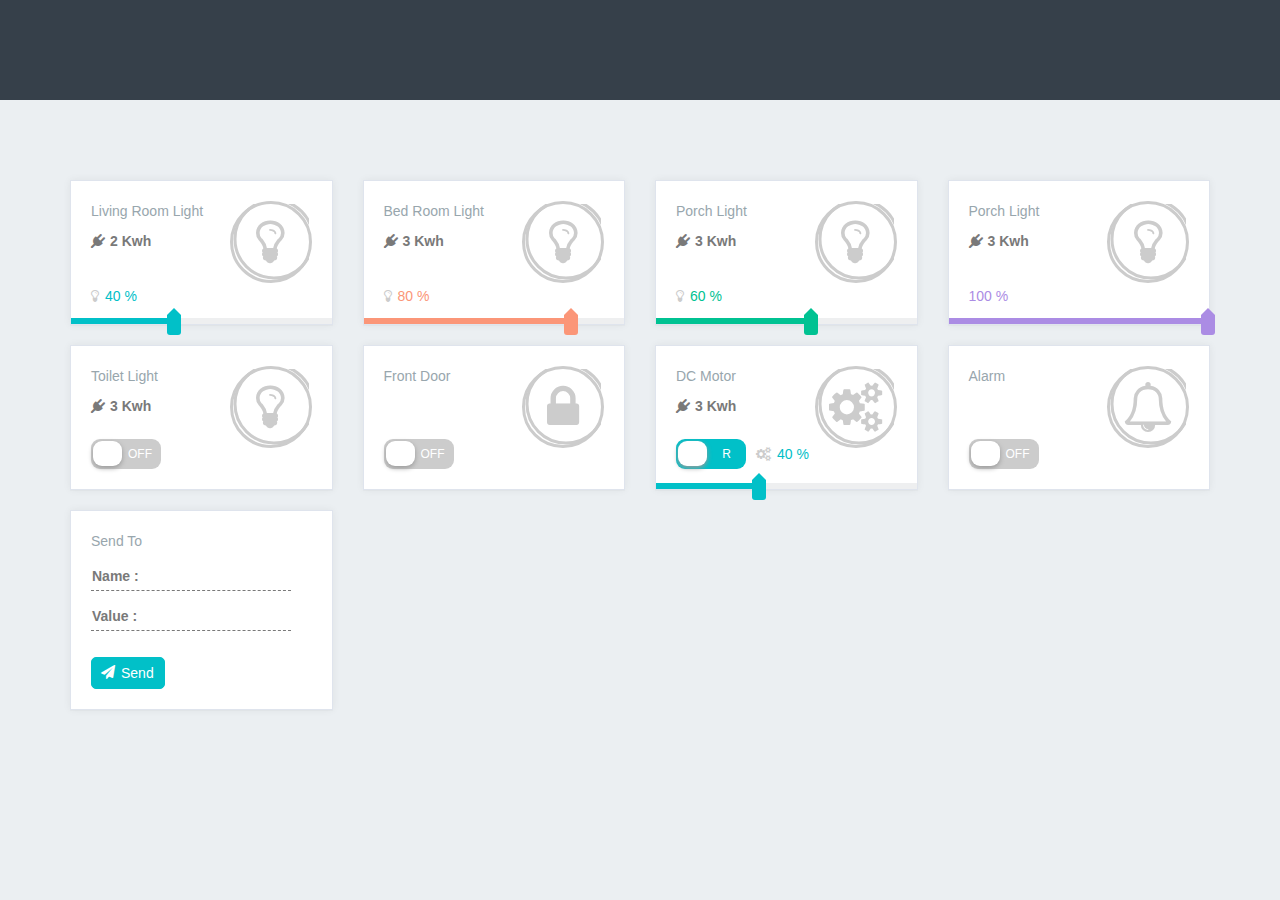
==== index.html @ d2d54398 "version simple" ====
<!DOCTYPE html>
<html lang="en">
  <head>
    <meta charset="utf-8">
    <meta http-equiv="X-UA-Compatible" content="IE=edge">
    <meta name="viewport" content="width=device-width, initial-scale=1">
    <!-- The above 3 meta tags *must* come first in the head; any other head content must come *after* these tags -->
    <title>Lazy man</title>
    
    <!-- CSS -->
    <link href="https://fonts.googleapis.com/css?family=Open+Sans" rel="stylesheet">
    <link rel="stylesheet" href="font-awesome/css/font-awesome.min.css">
    <!-- Bootstrap -->
    <link href="css/bootstrap.min.css" rel="stylesheet">
    <link rel="stylesheet" href="jquery/jquery-ui.min.css">
    <link rel="stylesheet" type="text/css" href="css/index.css">
    
    <!-- JS -->
    <script src="jquery/jquery.js"></script>
    <script src="jquery/jquery-ui.min.js"></script>
    <script src="js/query.js"></script>
    <!-- HTML5 shim and Respond.js for IE8 support of HTML5 elements and media queries -->
    <!-- WARNING: Respond.js doesn't work if you view the page via file:// -->
    <!--[if lt IE 9]>
      <script src="https://oss.maxcdn.com/html5shiv/3.7.3/html5shiv.min.js"></script>
      <script src="https://oss.maxcdn.com/respond/1.4.2/respond.min.js"></script>
    <![endif]-->
  </head>
  <body class="lazy-man">
    <!-- Fixed navbar -->
    <div class="container"></div>
    <nav class="navbar navbar-inverse navbar-fixed-top">
      <div class="container">
        <div class="navbar-header">
        </div>
      </div>
    </nav>
    <!-- Conainer -->
    <div class="container">

      <div class="row">
        <div class="land-1">

          <div class="col-lg-3 col-md-4 col-sm-6 col-xs-6">
            <div class="object obj-slider">
              <div class="obj-info">  
                <p class="obj-header">Living Room Light</p>
                <p class="obj-power-consumption"><i class="fa fa-plug"></i>2 Kwh</p>
                <p class="obj-counter-percent"><i class="fa fa-lightbulb-o"></i><b class="counter">40</b>
              </div>
              <div class="obj-timer">
                <svg class="timer-progress" viewPort="0 0 82 82">
                  <circle class="progress-bg" r="39" cx="41" cy="41" stroke-dasharray="245"></circle>
                  <circle class="progress-bar" r="39" cx="41" cy="41" stroke-dasharray="245"></circle>
                </svg>
                <i class="obj-icon fa fa-lightbulb-o"></i>
                <div class="obj-timer-set">
                  <span class="obj-timer-edit">
                    <i class="fa fa-clock-o" aria-hidden="true"></i>
                  </span>
                  <input class="obj-timer-val" type="text" value="0h">
                  <span class="obj-timer-on">
                    <i class="fa fa-check" aria-hidden="true"></i>
                  </span>
                </div>
              </div>
              <div class="slider-range-min"></div>
              <div class="clearfix"></div>
            </div>
          </div>

          <div class="col-lg-3 col-md-4 col-sm-6 col-xs-6">
            <div class="object obj-slider flavor-orange">
              <div class="obj-info">
                <p class="obj-header">Bed Room Light</p>
                <p class="obj-power-consumption"><i class="fa fa-plug"></i>3 Kwh</p>
                <p class="obj-counter-percent"><i class="fa fa-lightbulb-o"></i><b class="counter">80</b>
              </div>
              <div class="obj-timer">
                <svg class="timer-progress" viewPort="0 0 82 82">
                  <circle class="progress-bg" r="39" cx="41" cy="41" stroke-dasharray="245"></circle>
                  <circle class="progress-bar" r="39" cx="41" cy="41" stroke-dasharray="245"></circle>
                </svg>
                <i class="obj-icon fa fa-lightbulb-o"></i>
                <div class="obj-timer-set">
                  <span class="obj-timer-edit">
                    <i class="fa fa-clock-o" aria-hidden="true"></i>
                  </span>
                  <input class="obj-timer-val" type="text" value="0h">
                  <span class="obj-timer-on">
                    <i class="fa fa-check" aria-hidden="true"></i>
                  </span>
                </div>
              </div>

              <div class="slider-range-min"></div>
              <div class="clearfix"></div>
            </div>
          </div>

          <div class="col-lg-3 col-md-4 col-sm-6 col-xs-6">
            <div class="object obj-slider flavor-green">
              <div class="obj-info">
                <p class="obj-header">Porch Light</p>
                <p class="obj-power-consumption"><i class="fa fa-plug"></i>3 Kwh</p>
                <p class="obj-counter-percent"><i class="fa fa-lightbulb-o"></i><b class="counter">60</b>
              </div>
              <div class="obj-timer">
                <svg class="timer-progress" viewPort="0 0 82 82">
                  <circle class="progress-bg" r="39" cx="41" cy="41" stroke-dasharray="245"></circle>
                  <circle class="progress-bar" r="39" cx="41" cy="41" stroke-dasharray="245"></circle>
                </svg>
                <i class="obj-icon fa fa-lightbulb-o"></i>
                <div class="obj-timer-set">
                  <span class="obj-timer-edit">
                    <i class="fa fa-clock-o" aria-hidden="true"></i>
                  </span>
                  <input class="obj-timer-val" type="text" value="0h">
                  <span class="obj-timer-on">
                    <i class="fa fa-check" aria-hidden="true"></i>
                  </span>
                </div>
              </div>
              <div class="slider-range-min"></div>
              <div class="clearfix"></div>
            </div>
          </div>

          <div class="col-lg-3 col-md-4 col-sm-6 col-xs-6">
            <div class="object obj-slider flavor-violet">
              <div class="obj-info">
                <p class="obj-header">Porch Light</p>
                <p class="obj-power-consumption"><i class="fa fa-plug"></i>3 Kwh</p>
                <p class="obj-counter-percent"><b class="counter">100</b>
              </div>
              <div class="obj-timer">
                <svg class="timer-progress" viewPort="0 0 82 82">
                  <circle class="progress-bg" r="39" cx="41" cy="41" stroke-dasharray="245"></circle>
                  <circle class="progress-bar" r="39" cx="41" cy="41" stroke-dasharray="245"></circle>
                </svg>
                <i class="obj-icon fa fa-lightbulb-o"></i>
                <div class="obj-timer-set">
                  <span class="obj-timer-edit">
                    <i class="fa fa-clock-o" aria-hidden="true"></i>
                  </span>
                  <input class="obj-timer-val" type="text" value="0h">
                  <span class="obj-timer-on">
                    <i class="fa fa-check" aria-hidden="true"></i>
                  </span>
                </div>
              </div>
              <div class="slider-range-min"></div>
              <div class="clearfix"></div>
            </div>
          </div>

          <div class="col-lg-3 col-md-4 col-sm-6 col-xs-6">
            <div class="object obj-button flavor-green">
              <div class="obj-info">
                <p class="obj-header">Toilet Light</p>
                <p class="obj-power-consumption"><i class="fa fa-plug"></i>3 Kwh</p>
              </div>
              <div class="obj-timer">
                <svg class="timer-progress" viewPort="0 0 82 82">
                  <circle class="progress-bg" r="39" cx="41" cy="41" stroke-dasharray="245"></circle>
                  <circle class="progress-bar" r="39" cx="41" cy="41" stroke-dasharray="245"></circle>
                </svg>
                <i class="obj-icon fa fa-lightbulb-o"></i>
                <div class="obj-timer-set">
                  <span class="obj-timer-edit">
                    <i class="fa fa-clock-o" aria-hidden="true"></i>
                  </span>
                  <input class="obj-timer-val" type="text" value="0h">
                  <span class="obj-timer-on">
                    <i class="fa fa-check" aria-hidden="true"></i>
                  </span>
                </div>
              </div>
              <div class="switch-button"></div>
              <div class="clearfix"></div>
            </div>
          </div>

          <div class="col-lg-3 col-md-4 col-sm-6 col-xs-6">
            <div class="object obj-button flavor-violet door-lock">
              <div class="obj-info">
                <p class="obj-header">Front Door</p>
              </div>
              <div class="obj-timer">
                <svg class="timer-progress" viewPort="0 0 82 82">
                  <circle class="progress-bg" r="39" cx="41" cy="41" stroke-dasharray="245"></circle>
                  <circle class="progress-bar" r="39" cx="41" cy="41" stroke-dasharray="245"></circle>
                </svg>
                <i class="obj-icon fa fa-lock"></i>
                <div class="obj-timer-set">
                  <span class="obj-timer-edit">
                    <i class="fa fa-clock-o" aria-hidden="true"></i>
                  </span>
                  <input class="obj-timer-val" type="text" value="0h">
                  <span class="obj-timer-on">
                    <i class="fa fa-check" aria-hidden="true"></i>
                  </span>
                </div>
              </div>
              <div class="switch-button"></div>
              <div class="clearfix"></div>
            </div>
          </div>

          <div class="col-lg-3 col-md-4 col-sm-6 col-xs-6">
            <div class="object obj-turn obj-slider dc-motor">
              <div class="obj-info">
                <p class="obj-header">DC Motor</p>
                <p class="obj-power-consumption"><i class="fa fa-plug"></i>3 Kwh</p>
                <p class="obj-counter-percent"><i class="fa fa-gears"></i><b class="counter">40</b>
              </div>
              <div class="obj-timer">
                <svg class="timer-progress" viewPort="0 0 82 82">
                  <circle class="progress-bg" r="39" cx="41" cy="41" stroke-dasharray="245"></circle>
                  <circle class="progress-bar" r="39" cx="41" cy="41" stroke-dasharray="245"></circle>
                </svg>
                <i class="obj-icon fa fa-gears"></i>
                <div class="obj-timer-set">
                  <span class="obj-timer-edit">
                    <i class="fa fa-clock-o" aria-hidden="true"></i>
                  </span>
                  <input class="obj-timer-val" type="text" value="0h">
                  <span class="obj-timer-on">
                    <i class="fa fa-check" aria-hidden="true"></i>
                  </span>
                </div>
              </div>
              <div class="switch-button type-turn"></div>
              <div class="slider-range-min"></div>
              <div class="clearfix"></div>
            </div>
          </div>

          <div class="col-lg-3 col-md-4 col-sm-6 col-xs-6">
            <div class="object obj-button flavor-orange alarm">
              <div class="obj-info">
                <p class="obj-header">Alarm</p>
              </div>
              <div class="obj-timer">
                <svg class="timer-progress" viewPort="0 0 82 82">
                  <circle class="progress-bg" r="39" cx="41" cy="41" stroke-dasharray="245"></circle>
                  <circle class="progress-bar" r="39" cx="41" cy="41" stroke-dasharray="245"></circle>
                </svg>
                <i class="obj-icon fa fa-bell-o"></i>
                <div class="obj-timer-set">
                  <span class="obj-timer-edit">
                    <i class="fa fa-clock-o" aria-hidden="true"></i>
                  </span>
                  <input class="obj-timer-val" type="text" value="0h">
                  <span class="obj-timer-on">
                    <i class="fa fa-check" aria-hidden="true"></i>
                  </span>
                </div>
              </div>
              <div class="switch-button"></div>
              <div class="clearfix"></div>
            </div>
          </div>
          
          <div class="col-lg-3 col-md-4 col-sm-6 col-xs-6">
            <div class="object obj-button obj-send send">
              <div class="obj-info">
                <p class="obj-header">Send To</p>
                <div class="send-name type-input">
                  <label for="name">Name : </label>
                  <input type="text" name="name" id="name">
                </div>
                <div class="send-value type-input">
                  <label for="value">Value : </label>
                  <input type="text" name="value" id="value">
                </div>
              </div>
              <button class="submit submit-button" type="button"><i class="obj-icon fa fa-send"></i><span>Send</span></button>
              <div class="clearfix"></div>
            </div>
          </div>
          <div class="clearfix"></div>  

        </div>
      </div>

    </div>
    <!-- jQuery (necessary for Bootstrap's JavaScript plugins) -->
    <!-- <script src="https://ajax.googleapis.com/ajax/libs/jquery/1.12.4/jquery.min.js"></script> -->
    <!-- Include all compiled plugins (below), or include individual files as needed -->
    <!-- <script src="js/bootstrap.min.js"></script> -->
  </body>
</html>
---- css/index.css ----
body {
  padding-top: 170px;
  padding-bottom: 30px;
  background: #EBEFF2;
}
.navbar {
  height: 100px;
  background-color: #36404a;
  border-color: #36404a;
}
.object {
  color: #01c0c8;
  position: relative;
  min-height: 145px;
  margin: 10px 0;
  padding: 20px 0 0 0;
  background-color: #fff;
  background-repeat: repeat-x;
  border: 1px solid #dfe4ed;
  box-shadow: 0 0px 8px 0 rgba(0, 0, 0, 0.06), 0 1px 0px 0 rgba(0, 0, 0, 0.02);
}
.obj-header {
  font-size: 14px;
  color: #98a6ad;
}
.obj-info {
  text-align: right;
  width: 80%;
  text-align: left;
  padding: 0 20px 0px 20px;
}
.obj-counter-percent {
  margin: 35px 0 10px 0;
}

.obj-counter-percent .counter{
  color: inherit;
  font-size: 14px;
  font-weight: 300;
}
.obj-counter-percent .fa {
  font-size: 14px;
  color: #ccc;
  margin-right: 6px;
}
.obj-timer {
  width: 82px;
  height: 82px;
  border: 3px solid #ccc;
  border-radius: 50%;
  position: absolute;
  top: 20px;
  right: 20px;
}
.obj-power-consumption {
  color: #797979;
  font-weight: 600;
}
.obj-power-consumption .fa {
  margin-right: 5px;
}
/*  Object : object-slider */
.obj-slider .ui-widget-header {
  border-radius: 0;
  background-color: #01c0c8;
}
.obj-slider .ui-widget.ui-widget-content {
  width: 100%;
  height: 6px;
  border: 0;
  border-radius: 0;
  position: absolute;
  left: 0;
  bottom: 0;
  background-color: rgba(120, 130, 140, 0.13);
  cursor: pointer;
  outline: 0;
}
.obj-slider .slider-range-min .ui-slider-handle {
  border: 0px;
  height: 20px;
  width: 14px;
  top: -0.2em;
  border-radius: 0 0 3px 3px;
  background-color: #01c0c8;
  cursor: pointer;
  outline: 0;
}
.obj-slider .slider-range-min .ui-slider-handle::before {
  content: '';
  display: block;
  width: 0; 
  height: 0; 
  border-left: 7px solid transparent;
  border-right: 7px solid transparent;
  border-bottom: 7px solid #01c0c8;
  position: absolute;
  top: -7px;
  left: 0;
  cursor: pointer;
}
/*  object-slider : flavor*/
/*  flavor-orange */
.object.flavor-orange {
  color: #fb9678;
}
.obj-slider.flavor-orange .slider-range-min .ui-slider-handle:before {
  border-bottom-color: #fb9678;
}
/*  flavor-green */
.object.flavor-green {
  color: #00c292;
}
.obj-slider.flavor-green .slider-range-min .ui-slider-handle:before {
  border-bottom-color: #00c292;
}

/*  flavor-violet */
.object.flavor-violet {
  color: #ab8ce4;
}
.obj-slider.flavor-violet .slider-range-min .ui-slider-handle:before {
  border-bottom-color: #ab8ce4;
}

/* object obj-button */

.object.obj-button .obj-info {
  text-align: left;
}
.switch-button {
    height: 30px;
    width: 70px;
    position: absolute;
    left: 20px;
    bottom: 20px;
    border: medium none;
    border-radius: 9px;
    background: #ccc;
    cursor: pointer;
}
.switch-button::before {
  content: "OFF";
  font-size: 12px;
  color: #fff;
  position: absolute;
  right: 9px;
  top: 7px;
  -webkit-transition-duration: 300ms;
  -o-transition-duration: 300ms;
  transition-duration: 300ms;
}
.switch-button::after {
  content: " ";
  width: 29px;
  height: 25px;
  position: absolute;
  left: 2px;
  top: 2px;
  z-index: 2;
  border-radius: 9px;
  box-shadow: 0 2px 5px #999999;
  background: #fff none repeat scroll 0 0;
  -webkit-transition-duration: 300ms;
  -o-transition-duration: 300ms;
  transition-duration: 300ms;
}
.obj-turn .switch-button,
.switch-button.switch-on {
  background: #01c0c8;
}
.switch-button.switch-on::before {
  content: "ON";
  right: 42px;
}
.switch-button.switch-on::after {
  left: 37px;
}

/*  Object : object-turn + object-slider */
.obj-turn.obj-slider .obj-info .obj-counter-percent {
  margin-left: 80px;
  margin-top: 28px;
}
.obj-turn.obj-slider .switch-button::before {
  content: "R";
  right: 15px;
}
.obj-turn.obj-slider .switch-button.switch-on::before {
  content: "L";
  right: 46px;
}

.obj-timer {
  display: table;
  cursor: pointer;
}
.obj-timer .obj-timer-val,
.obj-timer .obj-icon {
  line-height: 35px;
  color: #ccc;
  display: table-cell;
  vertical-align: middle;
  text-align: center;
}
.obj-timer .obj-timer-val {
  font-size: 20px;
}
.obj-timer .obj-icon {
  font-size: 50px;
}
.obj-timer .obj-timer-set {
  display: none;
  position: relative;
}
.obj-timer .obj-timer-set .obj-timer-val {
  color: inherit;
  width: 45px;
  display: inline;
  font-size: 15px;
  height: 30px;
  margin-top: 2px;
  border: 0 none;
  background: transparent;
  pointer-events: none;
}
.obj-timer .obj-timer-set .obj-timer-val::before {
  content: "h";
  display: inline-block;
  width: 10px;
  height: 10px;
  background: red;
  position: absolute;
  top: 0;
  left: 0;
}
.obj-timer-set {
  width: 94px;
  display: table-cell;
  vertical-align: middle;
  text-align: center;
}
.obj-timer-set .obj-timer-on,
.obj-timer-set .obj-timer-edit {
  display: inline-block;
  width: 23px;
  height: 23px;
  text-align: center;
  border-radius: 50%;
  background: #ccc;
  cursor: pointer;
  margin-top: 5px
}
.obj-timer-set .obj-timer-edit {
  float: left;;
  margin-left: -11px;
}
.obj-timer-set .obj-timer-on {
  float: right;
  margin-right: -11px;
}
.obj-timer-set .obj-timer-on .fa, .obj-timer-set .obj-timer-edit .fa {
  color: #fff;
  line-height: 22px;
}

/*  Object : obj-send */
.object.obj-send {
  min-height: 200px;
}
/*  Object was turned on */
.object.turn-on .obj-counter-percent .fa {
  color: inherit;
}
.object.turn-on .obj-timer .obj-timer-set {
  display: table-cell;
}
.object.turn-on .obj-timer .obj-icon {
  display: none;
}
.object .obj-timer .obj-timer-set.timer-edit .obj-timer-val {
  pointer-events: all;
}


.object .obj-timer-set.timer-on .obj-timer-on,
.object .obj-timer-set.timer-edit .obj-timer-edit {
  background-color: #01c0c8;
}
/*  Flavor oragne */
.obj-turn.flavor-orange .switch-button,
.obj-turn.flavor-orange .switch-button.switch-on,
.obj-slider.flavor-orange .ui-widget-header,
.obj-slider.flavor-orange .slider-range-min .ui-slider-handle,
.obj-button.flavor-orange .switch-button.switch-on,
.object.flavor-orange .obj-timer-set.timer-on .obj-timer-on,
.object.flavor-orange .obj-timer-set.timer-edit .obj-timer-edit {
  background-color: #fb9678;
}
/*  Flavor green */
.obj-turn.flavor-green .switch-button,
.obj-turn.flavor-green .switch-button.switch-on,
.obj-slider.flavor-green .ui-widget-header,
.obj-slider.flavor-green .slider-range-min .ui-slider-handle,
.obj-button.flavor-green .switch-button.switch-on,
.object.flavor-green .obj-timer-set.timer-on .obj-timer-on,
.object.flavor-green .obj-timer-set.timer-edit .obj-timer-edit {
  background-color: #00c292;
}
/*  Flavor violet */
.obj-turn.flavor-violet .switch-button,
.obj-turn.flavor-violet .switch-button.switch-on,
.obj-slider.flavor-violet .ui-widget-header,
.obj-slider.flavor-violet .slider-range-min .ui-slider-handle,
.obj-button.flavor-violet .switch-button.switch-on,
.object.flavor-violet .obj-timer-set.timer-on .obj-timer-on,
.object.flavor-violet .obj-timer-set.timer-edit .obj-timer-edit {
  background-color: #ab8ce4;
}

.type-input {
  margin: 10px 0;
  height: 30px;
  min-width: 200px;
  max-width: 300px;
  width: 100%;
  border-bottom: 1px dashed #797979;
  position: relative;
}
.type-input input[type=text] {
  width: 100%;
  height: 100%;
  color: #797979;
  padding-left: 60px;
  border-width: 0;
  border-color: #000;
  border-radius: 0;
}
.type-input input[type=text]:focus {
  border: none;
  outline: none;
}
.type-input label {
  color: #797979;
  margin-bottom: 4px;
  position: absolute;
  bottom: 0;
  left: 1px;
}
.object .submit {
  color: #fff;
  border: 1px solid #01c0c8;
  width: 74px;
  height: 32px;
  border-radius: 5px;
  position: absolute;
  left: 20px;
  bottom: 20px;
  background: #01c0c8;
}
.submit .fa, .submit span {
  position: absolute;
  top: 7px;
  -webkit-transition: 500ms;
  -o-transition: 500ms;
  transition: 500ms;
}
.submit .fa {
  left: 9px;
}
.submit span {
  top: 5px;
  left: 29px;
}
.submit:hover .fa {
  left: 48px;
}
.submit:hover span {
  left: 9px;
}
.obj-timer .timer-progress {
  transform: rotate(270deg);
  position: absolute;
  top: 0;
  left: 0;
  width: 100%;
  height: 100%;
}
.timer-progress circle {
  stroke: #ccc;
  stroke-width: 3px;
  stroke-dashoffset: 0;
  fill: transparent;
  transition: stroke-dashoffset 1s linear;
  -webkit-transition: stroke-dashoffset 0.6s linear;
  -o-transition: stroke-dashoffset 0.6s linear;
  transition: stroke-dashoffset 0.6s linear;
}
.timer-progress .progress-bar {
  stroke: #01c0c8;
  stroke-dashoffset: 245px;
}

.object.flavor-orange .progress-bar {
  stroke: #fb9678;
}
.object.flavor-green .progress-bar {
  stroke: #00c292;
}
.object.flavor-violet .progress-bar {
  stroke: #ab8ce4;
}

/* -- Responsive --   */

@media (max-width: 639px) {
  .col-xs-6 {
    width: 100%;
  }
}
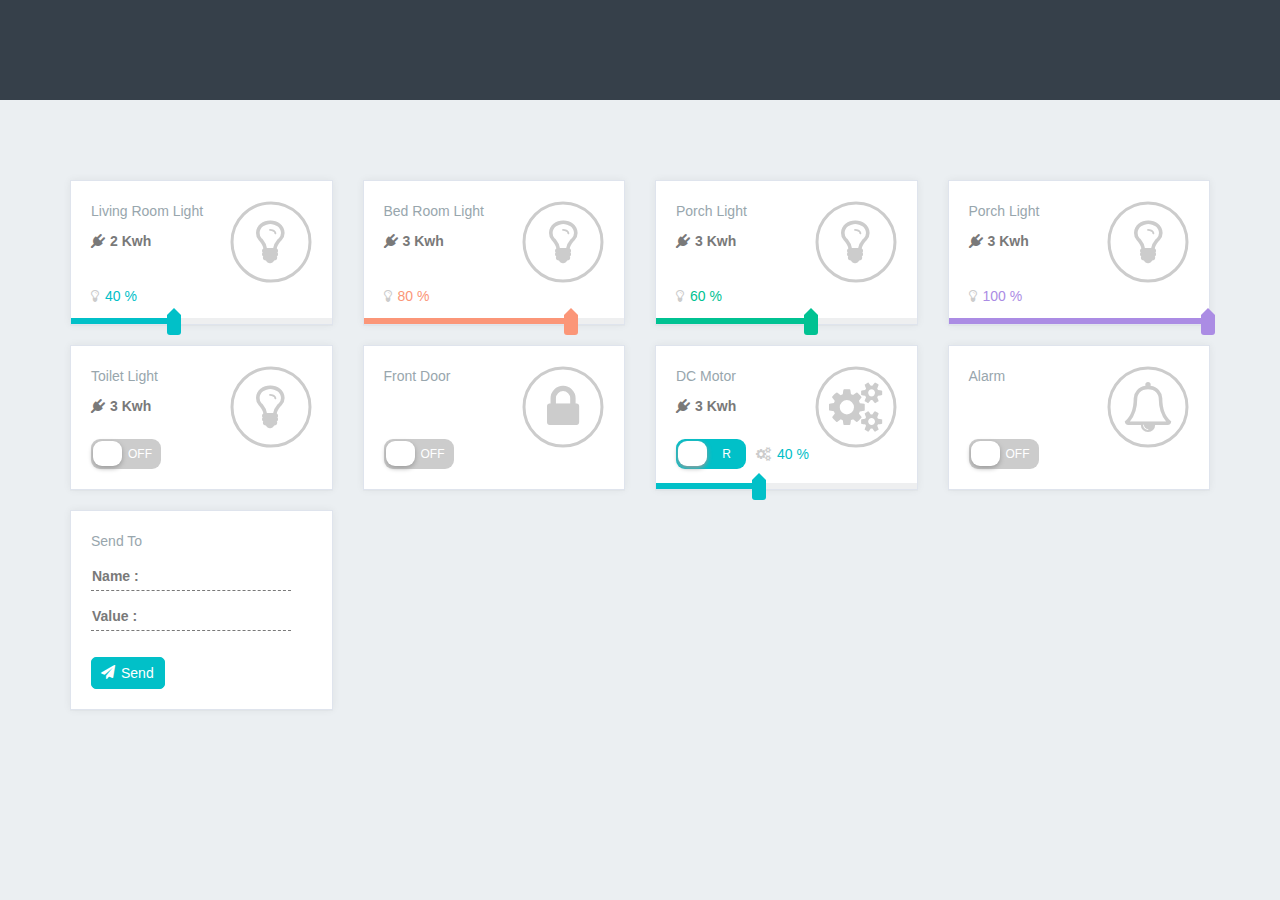
==== commit 7c337701: "fix jquery for mobile" ====
--- a/index.html
+++ b/index.html
@@ -8,17 +8,19 @@
     <title>Lazy man</title>
     
     <!-- CSS -->
-    <link href="https://fonts.googleapis.com/css?family=Open+Sans" rel="stylesheet">
+    <link rel="stylesheet" href="https://fonts.googleapis.com/css?family=Open+Sans">
     <link rel="stylesheet" href="font-awesome/css/font-awesome.min.css">
     <!-- Bootstrap -->
-    <link href="css/bootstrap.min.css" rel="stylesheet">
+    <link rel="stylesheet" href="css/bootstrap.min.css">
     <link rel="stylesheet" href="jquery/jquery-ui.min.css">
     <link rel="stylesheet" type="text/css" href="css/index.css">
     
     <!-- JS -->
-    <script src="jquery/jquery.js"></script>
-    <script src="jquery/jquery-ui.min.js"></script>
-    <script src="js/query.js"></script>
+    <script type="text/javascript" src="jquery/jquery.js"></script>
+    <script type="text/javascript" src="jquery/jquery-ui.min.js"></script>
+    <script type="text/javascript" src="js/jquery.ui.touch-punch.min.js"></script>
+    <script type="text/javascript" src="js/query.js"></script>
+    
     <!-- HTML5 shim and Respond.js for IE8 support of HTML5 elements and media queries -->
     <!-- WARNING: Respond.js doesn't work if you view the page via file:// -->
     <!--[if lt IE 9]>
@@ -46,10 +48,10 @@
               <div class="obj-info">  
                 <p class="obj-header">Living Room Light</p>
                 <p class="obj-power-consumption"><i class="fa fa-plug"></i>2 Kwh</p>
-                <p class="obj-counter-percent"><i class="fa fa-lightbulb-o"></i><b class="counter">40</b>
-              </div>
-              <div class="obj-timer">
-                <svg class="timer-progress" viewPort="0 0 82 82">
+                <p class="obj-counter-percent"><i class="fa fa-lightbulb-o"></i><b class="counter">40</b></p>
+              </div>
+              <div class="obj-timer">
+                <svg class="timer-progress" viewbox="0 0 82 82">
                   <circle class="progress-bg" r="39" cx="41" cy="41" stroke-dasharray="245"></circle>
                   <circle class="progress-bar" r="39" cx="41" cy="41" stroke-dasharray="245"></circle>
                 </svg>
@@ -74,10 +76,10 @@
               <div class="obj-info">
                 <p class="obj-header">Bed Room Light</p>
                 <p class="obj-power-consumption"><i class="fa fa-plug"></i>3 Kwh</p>
-                <p class="obj-counter-percent"><i class="fa fa-lightbulb-o"></i><b class="counter">80</b>
-              </div>
-              <div class="obj-timer">
-                <svg class="timer-progress" viewPort="0 0 82 82">
+                <p class="obj-counter-percent"><i class="fa fa-lightbulb-o"></i><b class="counter">80</b></p>
+              </div>
+              <div class="obj-timer">
+                <svg class="timer-progress" viewbox="0 0 82 82">
                   <circle class="progress-bg" r="39" cx="41" cy="41" stroke-dasharray="245"></circle>
                   <circle class="progress-bar" r="39" cx="41" cy="41" stroke-dasharray="245"></circle>
                 </svg>
@@ -103,10 +105,10 @@
               <div class="obj-info">
                 <p class="obj-header">Porch Light</p>
                 <p class="obj-power-consumption"><i class="fa fa-plug"></i>3 Kwh</p>
-                <p class="obj-counter-percent"><i class="fa fa-lightbulb-o"></i><b class="counter">60</b>
-              </div>
-              <div class="obj-timer">
-                <svg class="timer-progress" viewPort="0 0 82 82">
+                <p class="obj-counter-percent"><i class="fa fa-lightbulb-o"></i><b class="counter">60</b></p>
+              </div>
+              <div class="obj-timer">
+                <svg class="timer-progress" viewbox="0 0 82 82">
                   <circle class="progress-bg" r="39" cx="41" cy="41" stroke-dasharray="245"></circle>
                   <circle class="progress-bar" r="39" cx="41" cy="41" stroke-dasharray="245"></circle>
                 </svg>
@@ -131,10 +133,10 @@
               <div class="obj-info">
                 <p class="obj-header">Porch Light</p>
                 <p class="obj-power-consumption"><i class="fa fa-plug"></i>3 Kwh</p>
-                <p class="obj-counter-percent"><b class="counter">100</b>
-              </div>
-              <div class="obj-timer">
-                <svg class="timer-progress" viewPort="0 0 82 82">
+                <p class="obj-counter-percent"><i class="fa fa-lightbulb-o"></i><b class="counter">100</b>
+              </div>
+              <div class="obj-timer">
+                <svg class="timer-progress" viewbox="0 0 82 82">
                   <circle class="progress-bg" r="39" cx="41" cy="41" stroke-dasharray="245"></circle>
                   <circle class="progress-bar" r="39" cx="41" cy="41" stroke-dasharray="245"></circle>
                 </svg>
@@ -161,7 +163,7 @@
                 <p class="obj-power-consumption"><i class="fa fa-plug"></i>3 Kwh</p>
               </div>
               <div class="obj-timer">
-                <svg class="timer-progress" viewPort="0 0 82 82">
+                <svg class="timer-progress" viewbox="0 0 82 82">
                   <circle class="progress-bg" r="39" cx="41" cy="41" stroke-dasharray="245"></circle>
                   <circle class="progress-bar" r="39" cx="41" cy="41" stroke-dasharray="245"></circle>
                 </svg>
@@ -187,7 +189,7 @@
                 <p class="obj-header">Front Door</p>
               </div>
               <div class="obj-timer">
-                <svg class="timer-progress" viewPort="0 0 82 82">
+                <svg class="timer-progress" viewbox="0 0 82 82">
                   <circle class="progress-bg" r="39" cx="41" cy="41" stroke-dasharray="245"></circle>
                   <circle class="progress-bar" r="39" cx="41" cy="41" stroke-dasharray="245"></circle>
                 </svg>
@@ -212,10 +214,10 @@
               <div class="obj-info">
                 <p class="obj-header">DC Motor</p>
                 <p class="obj-power-consumption"><i class="fa fa-plug"></i>3 Kwh</p>
-                <p class="obj-counter-percent"><i class="fa fa-gears"></i><b class="counter">40</b>
-              </div>
-              <div class="obj-timer">
-                <svg class="timer-progress" viewPort="0 0 82 82">
+                <p class="obj-counter-percent"><i class="fa fa-gears"></i><b class="counter">40</b></p>
+              </div>
+              <div class="obj-timer">
+                <svg class="timer-progress" viewbox="0 0 82 82">
                   <circle class="progress-bg" r="39" cx="41" cy="41" stroke-dasharray="245"></circle>
                   <circle class="progress-bar" r="39" cx="41" cy="41" stroke-dasharray="245"></circle>
                 </svg>
@@ -242,7 +244,7 @@
                 <p class="obj-header">Alarm</p>
               </div>
               <div class="obj-timer">
-                <svg class="timer-progress" viewPort="0 0 82 82">
+                <svg class="timer-progress" viewbox="0 0 82 82">
                   <circle class="progress-bg" r="39" cx="41" cy="41" stroke-dasharray="245"></circle>
                   <circle class="progress-bar" r="39" cx="41" cy="41" stroke-dasharray="245"></circle>
                 </svg>
@@ -285,9 +287,5 @@
       </div>
 
     </div>
-    <!-- jQuery (necessary for Bootstrap's JavaScript plugins) -->
-    <!-- <script src="https://ajax.googleapis.com/ajax/libs/jquery/1.12.4/jquery.min.js"></script> -->
-    <!-- Include all compiled plugins (below), or include individual files as needed -->
-    <!-- <script src="js/bootstrap.min.js"></script> -->
   </body>
 </html>--- a/css/index.css
+++ b/css/index.css
@@ -2,7 +2,12 @@
   padding-top: 170px;
   padding-bottom: 30px;
   background: #EBEFF2;
-}
+  position: relative;
+  
+}
+/*html, body {
+  -webkit-overflow-scrolling : touch !important;
+}*/
 .navbar {
   height: 100px;
   background-color: #36404a;
@@ -46,7 +51,7 @@
 .obj-timer {
   width: 82px;
   height: 82px;
-  border: 3px solid #ccc;
+  border: 0;
   border-radius: 50%;
   position: absolute;
   top: 20px;
@@ -74,7 +79,7 @@
   bottom: 0;
   background-color: rgba(120, 130, 140, 0.13);
   cursor: pointer;
-  outline: 0;
+  outline: none;
 }
 .obj-slider .slider-range-min .ui-slider-handle {
   border: 0px;
@@ -84,7 +89,7 @@
   border-radius: 0 0 3px 3px;
   background-color: #01c0c8;
   cursor: pointer;
-  outline: 0;
+  outline: none;
 }
 .obj-slider .slider-range-min .ui-slider-handle::before {
   content: '';
@@ -98,29 +103,6 @@
   top: -7px;
   left: 0;
   cursor: pointer;
-}
-/*  object-slider : flavor*/
-/*  flavor-orange */
-.object.flavor-orange {
-  color: #fb9678;
-}
-.obj-slider.flavor-orange .slider-range-min .ui-slider-handle:before {
-  border-bottom-color: #fb9678;
-}
-/*  flavor-green */
-.object.flavor-green {
-  color: #00c292;
-}
-.obj-slider.flavor-green .slider-range-min .ui-slider-handle:before {
-  border-bottom-color: #00c292;
-}
-
-/*  flavor-violet */
-.object.flavor-violet {
-  color: #ab8ce4;
-}
-.obj-slider.flavor-violet .slider-range-min .ui-slider-handle:before {
-  border-bottom-color: #ab8ce4;
 }
 
 /* object obj-button */
@@ -208,6 +190,12 @@
 }
 .obj-timer .obj-icon {
   font-size: 50px;
+  -webkit-transition: 300ms;
+  -o-transition: 300ms;
+  transition: 300ms;
+}
+.obj-timer:hover .obj-icon {
+  color: inherit;
 }
 .obj-timer .obj-timer-set {
   display: none;
@@ -216,23 +204,20 @@
 .obj-timer .obj-timer-set .obj-timer-val {
   color: inherit;
   width: 45px;
-  display: inline;
+  display: inline-block;
   font-size: 15px;
+  line-height: 30px;
   height: 30px;
   margin-top: 2px;
-  border: 0 none;
+  border-width: 0 0 1px 0;
+  border-radius: 0;
+  border-color: transparent;
+  outline: none;
   background: transparent;
   pointer-events: none;
-}
-.obj-timer .obj-timer-set .obj-timer-val::before {
-  content: "h";
-  display: inline-block;
-  width: 10px;
-  height: 10px;
-  background: red;
-  position: absolute;
-  top: 0;
-  left: 0;
+  -webkit-transition: 300ms;
+  -o-transition: 300ms;
+  transition: 300ms;
 }
 .obj-timer-set {
   width: 94px;
@@ -252,12 +237,12 @@
   margin-top: 5px
 }
 .obj-timer-set .obj-timer-edit {
-  float: left;;
-  margin-left: -11px;
+  float: left;
+  margin-left: -8px;
 }
 .obj-timer-set .obj-timer-on {
   float: right;
-  margin-right: -11px;
+  margin-right: -8px;
 }
 .obj-timer-set .obj-timer-on .fa, .obj-timer-set .obj-timer-edit .fa {
   color: #fff;
@@ -282,12 +267,22 @@
   pointer-events: all;
 }
 
-
+/*  Flavor blue (default) */
 .object .obj-timer-set.timer-on .obj-timer-on,
 .object .obj-timer-set.timer-edit .obj-timer-edit {
   background-color: #01c0c8;
 }
+.obj-timer:hover .obj-timer-set .obj-timer-val {
+  border-bottom-color: #01c0c8;
+}
 /*  Flavor oragne */
+.object.flavor-orange {
+  color: #fb9678;
+}
+.object.flavor-orange .obj-timer:hover .obj-timer-set .obj-timer-val,
+.obj-slider.flavor-orange .slider-range-min .ui-slider-handle:before {
+  border-bottom-color: #fb9678;
+}
 .obj-turn.flavor-orange .switch-button,
 .obj-turn.flavor-orange .switch-button.switch-on,
 .obj-slider.flavor-orange .ui-widget-header,
@@ -298,6 +293,13 @@
   background-color: #fb9678;
 }
 /*  Flavor green */
+.object.flavor-green {
+  color: #00c292;
+}
+.object.flavor-green .obj-timer:hover .obj-timer-set .obj-timer-val,
+.obj-slider.flavor-green .slider-range-min .ui-slider-handle:before {
+  border-bottom-color: #00c292;
+}
 .obj-turn.flavor-green .switch-button,
 .obj-turn.flavor-green .switch-button.switch-on,
 .obj-slider.flavor-green .ui-widget-header,
@@ -307,7 +309,15 @@
 .object.flavor-green .obj-timer-set.timer-edit .obj-timer-edit {
   background-color: #00c292;
 }
+
 /*  Flavor violet */
+.object.flavor-violet {
+  color: #ab8ce4;
+}
+.object.flavor-violet .obj-timer:hover .obj-timer-set .obj-timer-val,
+.obj-slider.flavor-violet .slider-range-min .ui-slider-handle:before {
+  border-bottom-color: #ab8ce4;
+}
 .obj-turn.flavor-violet .switch-button,
 .obj-turn.flavor-violet .switch-button.switch-on,
 .obj-slider.flavor-violet .ui-widget-header,
@@ -352,6 +362,7 @@
   border: 1px solid #01c0c8;
   width: 74px;
   height: 32px;
+  outline: 0;
   border-radius: 5px;
   position: absolute;
   left: 20px;
@@ -387,7 +398,7 @@
   height: 100%;
 }
 .timer-progress circle {
-  stroke: #ccc;
+  stroke: #cccccc;
   stroke-width: 3px;
   stroke-dashoffset: 0;
   fill: transparent;
